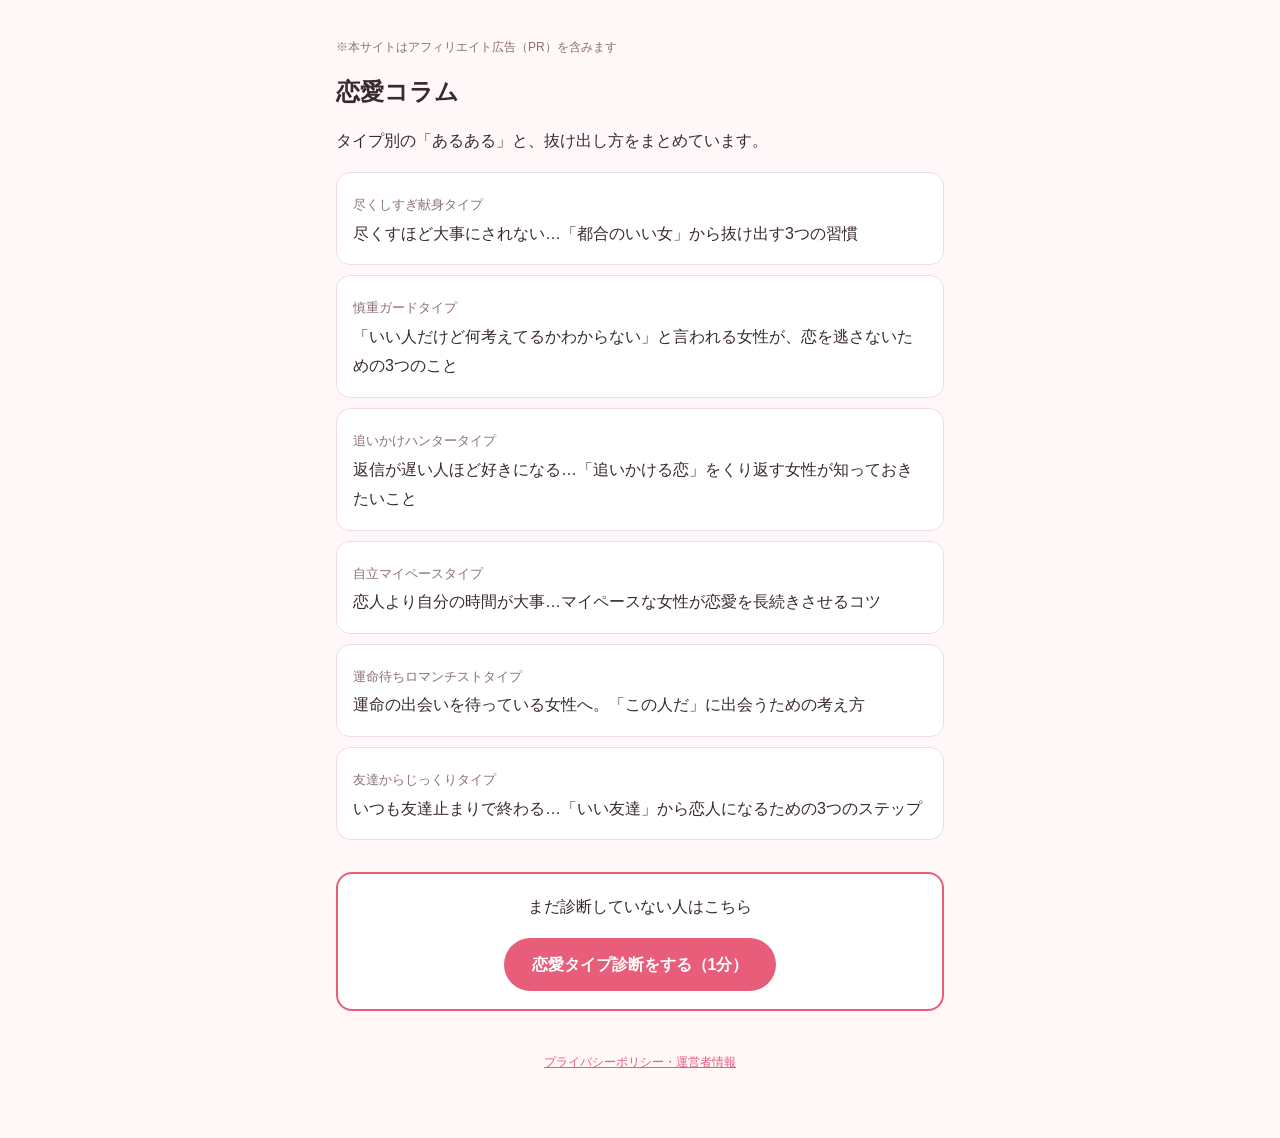
==== column/index.html @ 6acbaaef "恋愛タイプ診断サイトを公開 Co-Authored-By: Claude Opus 5.5 <noreply@anthropic.com> Claude-Session: https://claude" ====
<!doctype html>
<html lang="ja"><head><meta charset="utf-8"><meta name="viewport" content="width=device-width,initial-scale=1">
<title>恋愛コラム｜恋愛タイプ診断</title><link rel="stylesheet" href="style.css"></head>
<body><div class="wrap">
<p class="pr">※本サイトはアフィリエイト広告（PR）を含みます</p>
<h1>恋愛コラム</h1>
<p>タイプ別の「あるある」と、抜け出し方をまとめています。</p>
<div class="list">
  <a href="tsukusu.html"><small>尽くしすぎ献身タイプ</small><br>尽くすほど大事にされない…「都合のいい女」から抜け出す3つの習慣</a>
  <a href="guard.html"><small>慎重ガードタイプ</small><br>「いい人だけど何考えてるかわからない」と言われる女性が、恋を逃さないための3つのこと</a>
  <a href="hunter.html"><small>追いかけハンタータイプ</small><br>返信が遅い人ほど好きになる…「追いかける恋」をくり返す女性が知っておきたいこと</a>
  <a href="jiritsu.html"><small>自立マイペースタイプ</small><br>恋人より自分の時間が大事…マイペースな女性が恋愛を長続きさせるコツ</a>
  <a href="romance.html"><small>運命待ちロマンチストタイプ</small><br>運命の出会いを待っている女性へ。「この人だ」に出会うための考え方</a>
  <a href="tomodachi.html"><small>友達からじっくりタイプ</small><br>いつも友達止まりで終わる…「いい友達」から恋人になるための3つのステップ</a>
</div>
<div class="cta"><p style="margin-top:0">まだ診断していない人はこちら</p><a class="btn" href="../">恋愛タイプ診断をする（1分）</a></div>
<footer><a href="../privacy.html">プライバシーポリシー・運営者情報</a></footer>
</div></body></html>
---- column/style.css ----
:root{--bg:#fff7f8;--card:#fff;--ink:#3a2a2f;--sub:#8a7076;--accent:#e85d7a;--line:#f0dde1}
@media (prefers-color-scheme:dark){:root{--bg:#1f1719;--card:#2a2023;--ink:#f5e9ec;--sub:#bfa5ac;--accent:#ff7d97;--line:#3d2d32}}
*{box-sizing:border-box}
body{margin:0;background:var(--bg);color:var(--ink);font-family:-apple-system,"Hiragino Sans","Noto Sans JP",sans-serif;line-height:1.85}
.wrap{max-width:640px;margin:0 auto;padding:24px 16px 64px}
.pr{font-size:12px;color:var(--sub)}
h1{font-size:24px;line-height:1.5}
h2{font-size:18px;border-left:4px solid var(--accent);padding-left:10px;margin-top:32px}
a{color:var(--accent)}
.list a{display:block;background:var(--card);border:1px solid var(--line);border-radius:14px;padding:16px;margin:10px 0;color:var(--ink);text-decoration:none}
.list small{color:var(--sub)}
.cta{background:var(--card);border:2px solid var(--accent);border-radius:16px;padding:18px;margin:32px 0;text-align:center}
.btn{display:inline-block;background:var(--accent);color:#fff;border-radius:999px;padding:12px 28px;font-weight:700;text-decoration:none}
footer{text-align:center;font-size:12px;color:var(--sub);margin-top:40px}
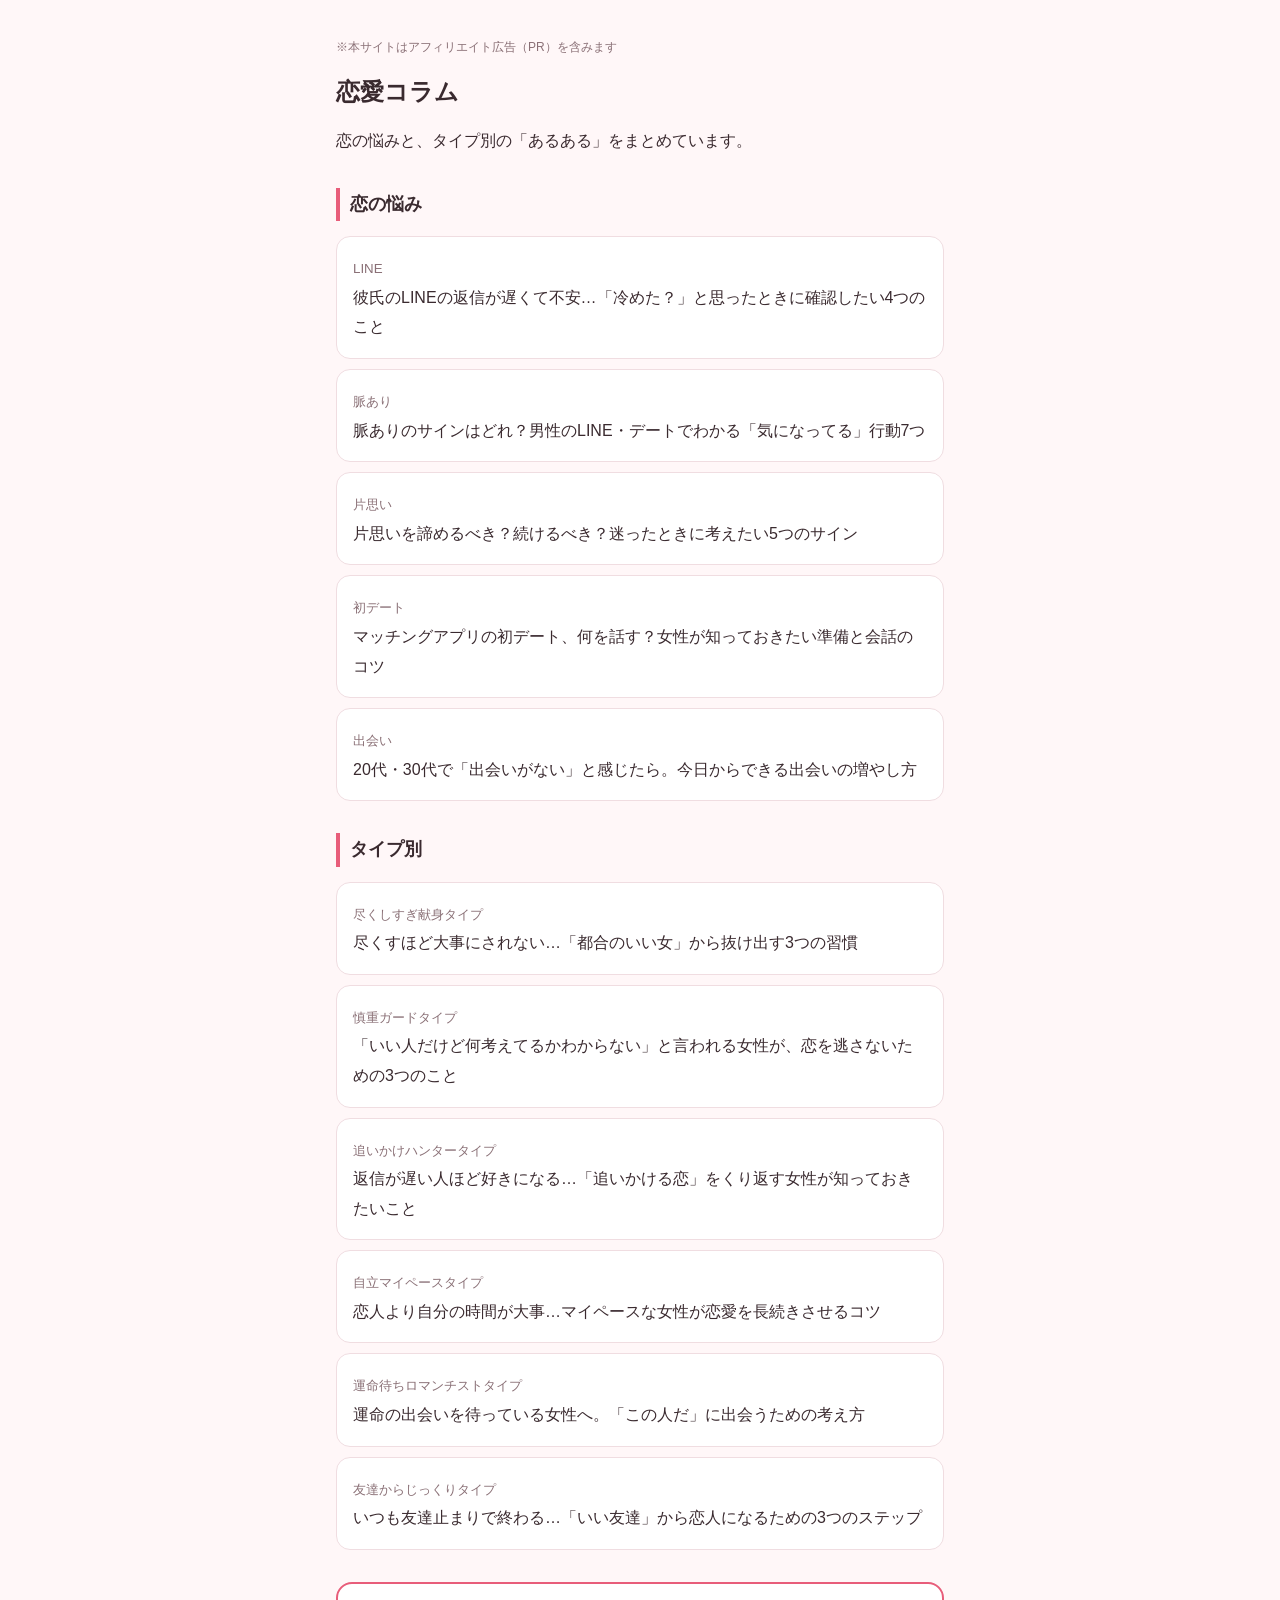
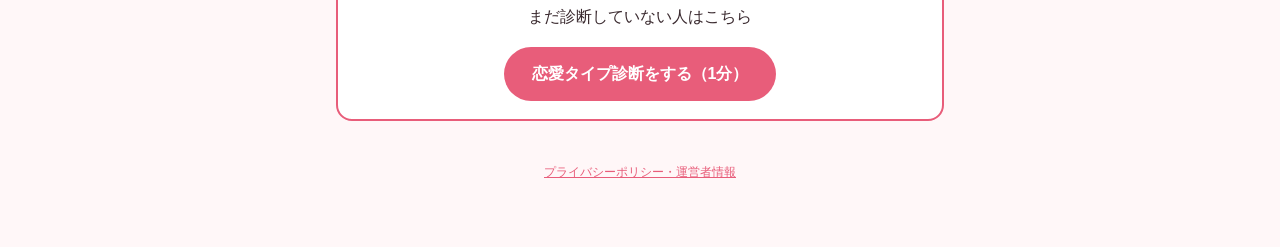
==== commit 9ee16d5a: "恋の悩みコラム5本とサイトマップを追加 Co-Authored-By: Claude Opus 5.5 <noreply@anthropic.com> Claude-Session: https://" ====
--- a/column/index.html
+++ b/column/index.html
@@ -4,7 +4,18 @@
 <body><div class="wrap">
 <p class="pr">※本サイトはアフィリエイト広告（PR）を含みます</p>
 <h1>恋愛コラム</h1>
-<p>タイプ別の「あるある」と、抜け出し方をまとめています。</p>
+<p>恋の悩みと、タイプ別の「あるある」をまとめています。</p>
+
+<h2>恋の悩み</h2>
+<div class="list">
+  <a href="line-slow.html"><small>LINE</small><br>彼氏のLINEの返信が遅くて不安…「冷めた？」と思ったときに確認したい4つのこと</a>
+  <a href="myakuari.html"><small>脈あり</small><br>脈ありのサインはどれ？男性のLINE・デートでわかる「気になってる」行動7つ</a>
+  <a href="kataomoi.html"><small>片思い</small><br>片思いを諦めるべき？続けるべき？迷ったときに考えたい5つのサイン</a>
+  <a href="first-date.html"><small>初デート</small><br>マッチングアプリの初デート、何を話す？女性が知っておきたい準備と会話のコツ</a>
+  <a href="deai-nai.html"><small>出会い</small><br>20代・30代で「出会いがない」と感じたら。今日からできる出会いの増やし方</a>
+</div>
+
+<h2>タイプ別</h2>
 <div class="list">
   <a href="tsukusu.html"><small>尽くしすぎ献身タイプ</small><br>尽くすほど大事にされない…「都合のいい女」から抜け出す3つの習慣</a>
   <a href="guard.html"><small>慎重ガードタイプ</small><br>「いい人だけど何考えてるかわからない」と言われる女性が、恋を逃さないための3つのこと</a>
